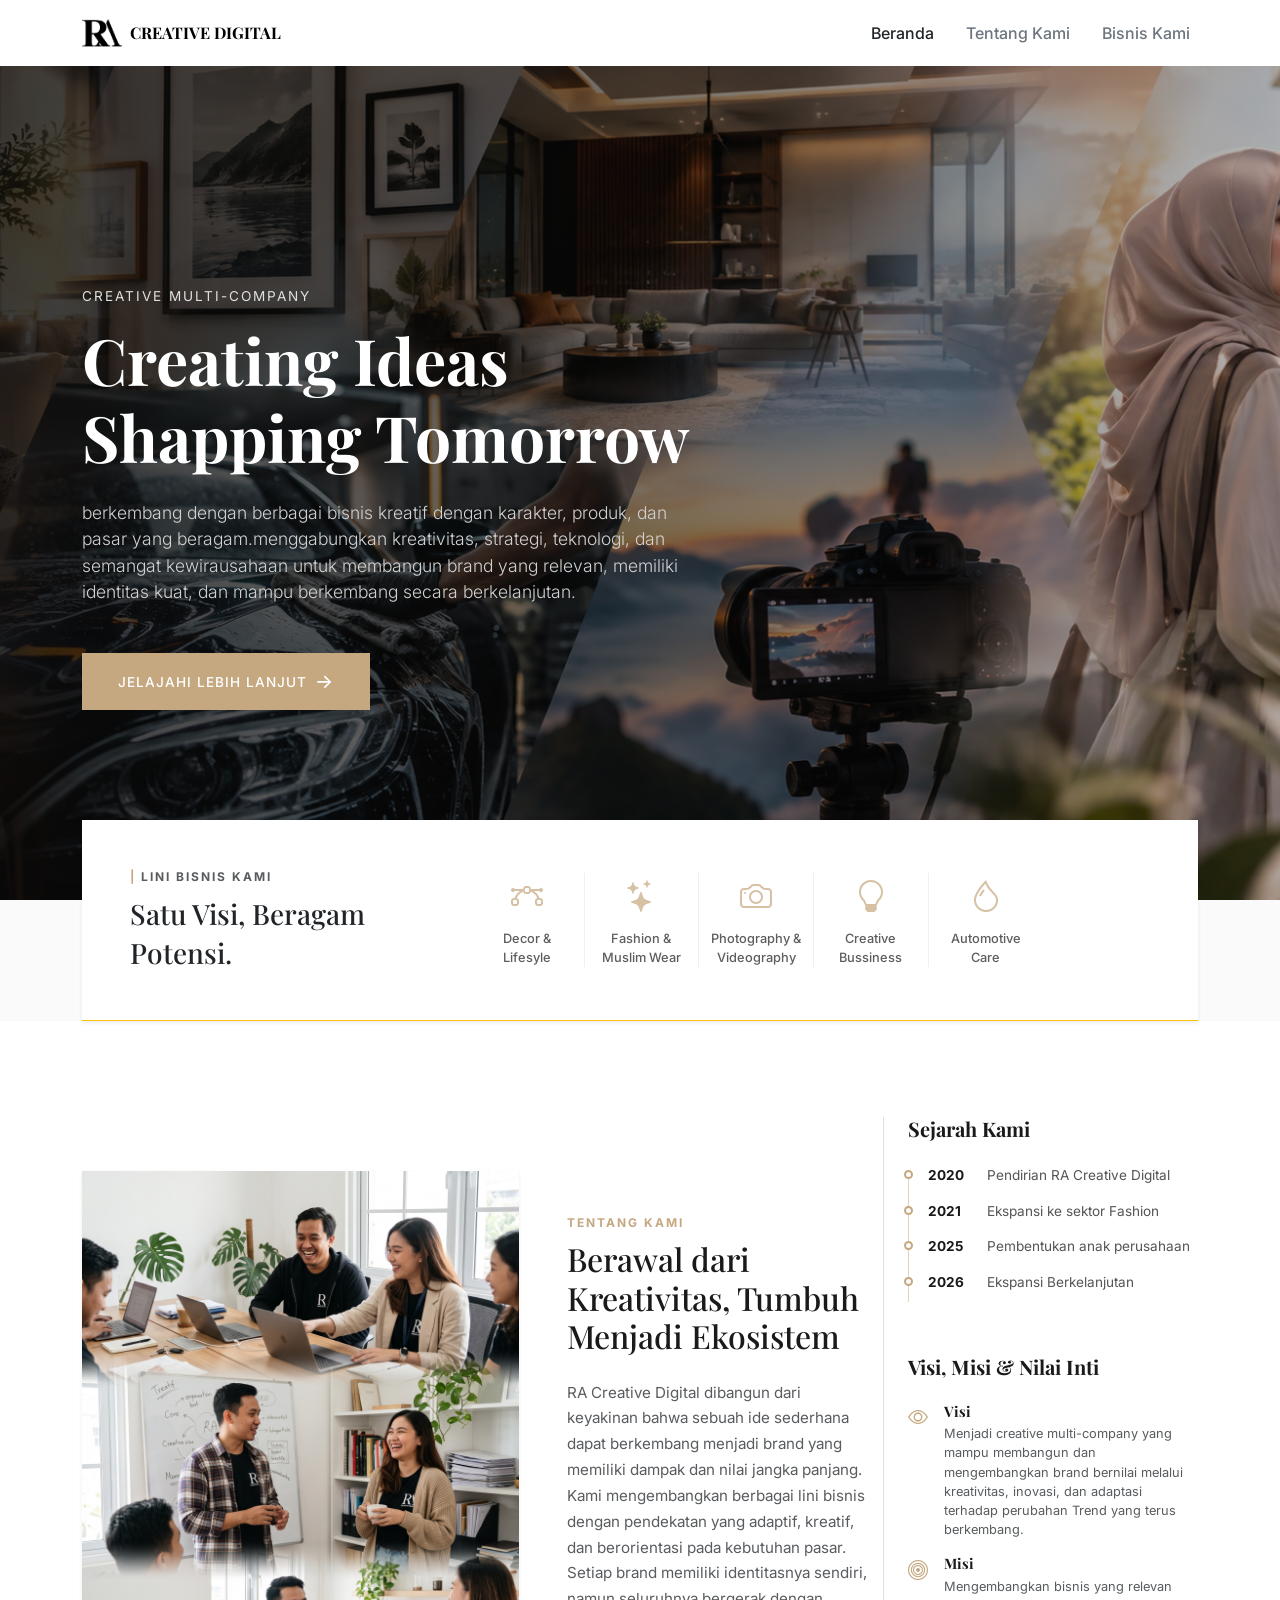
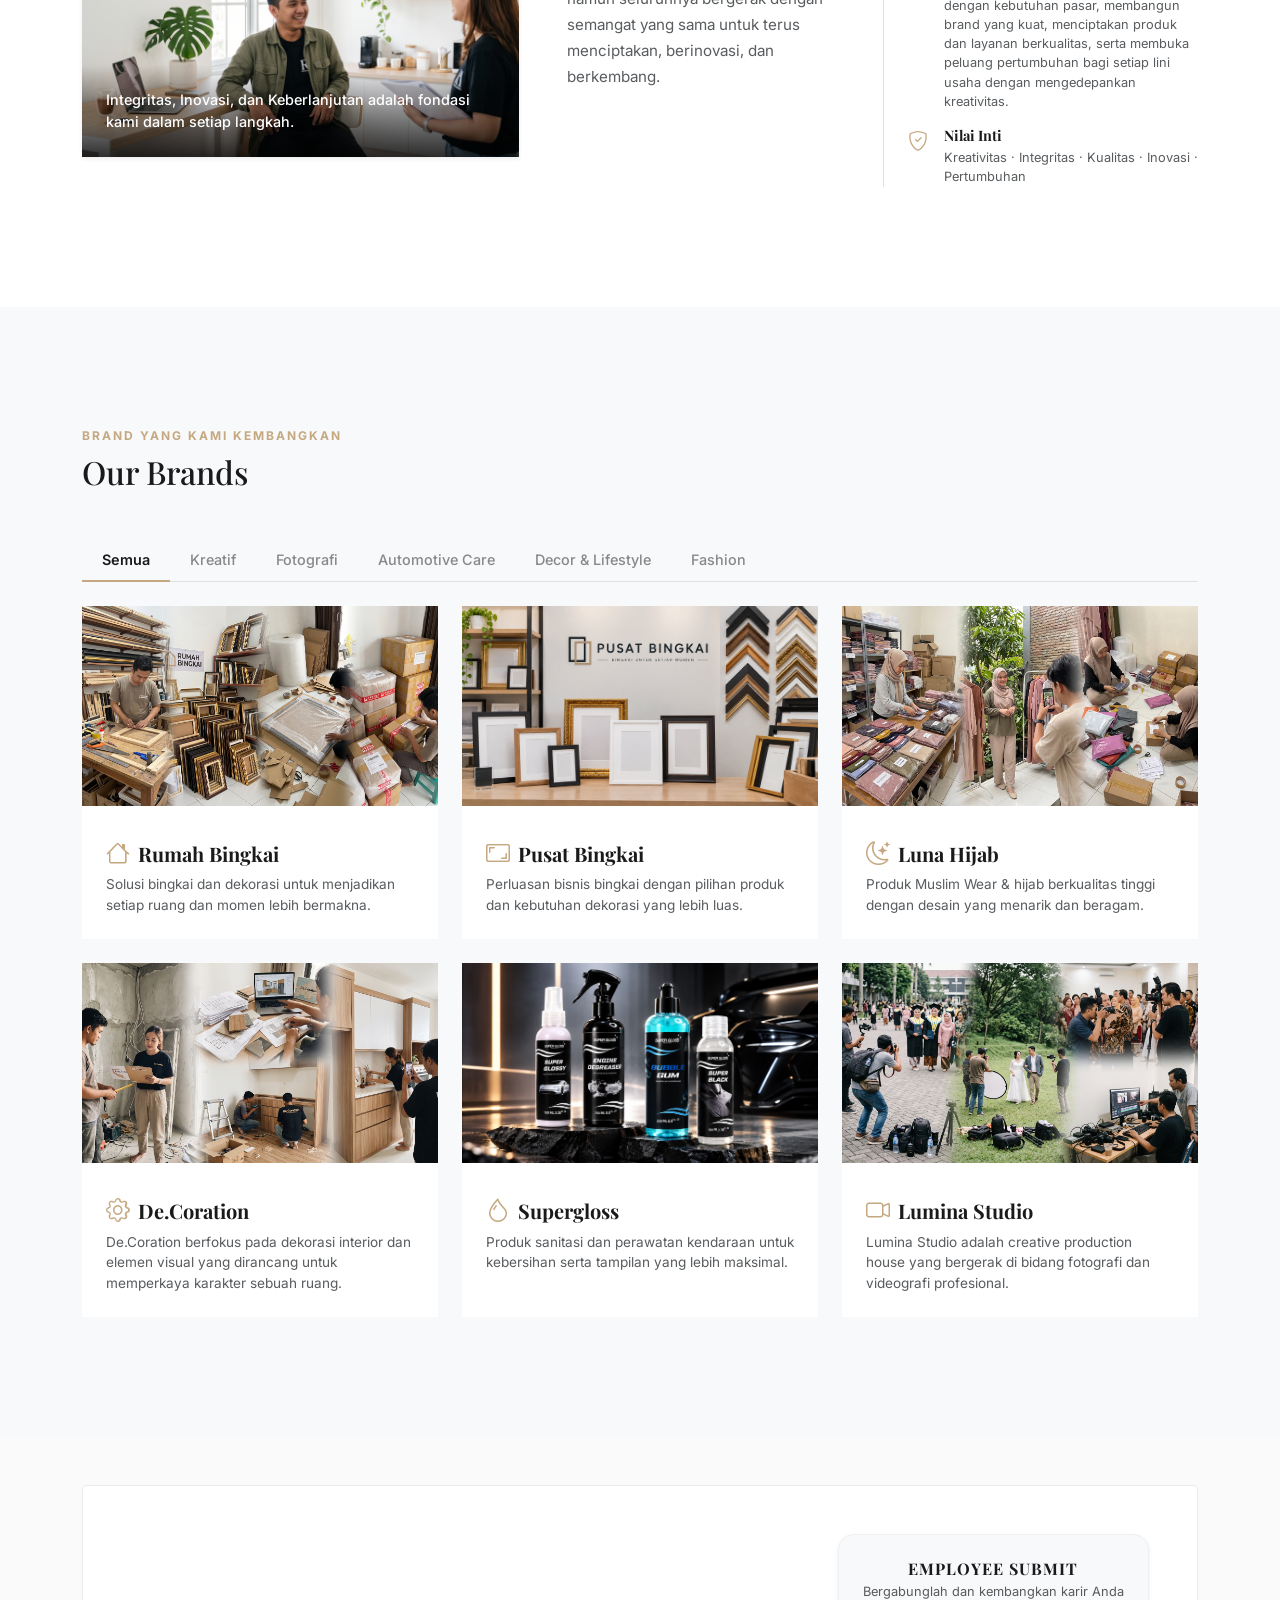
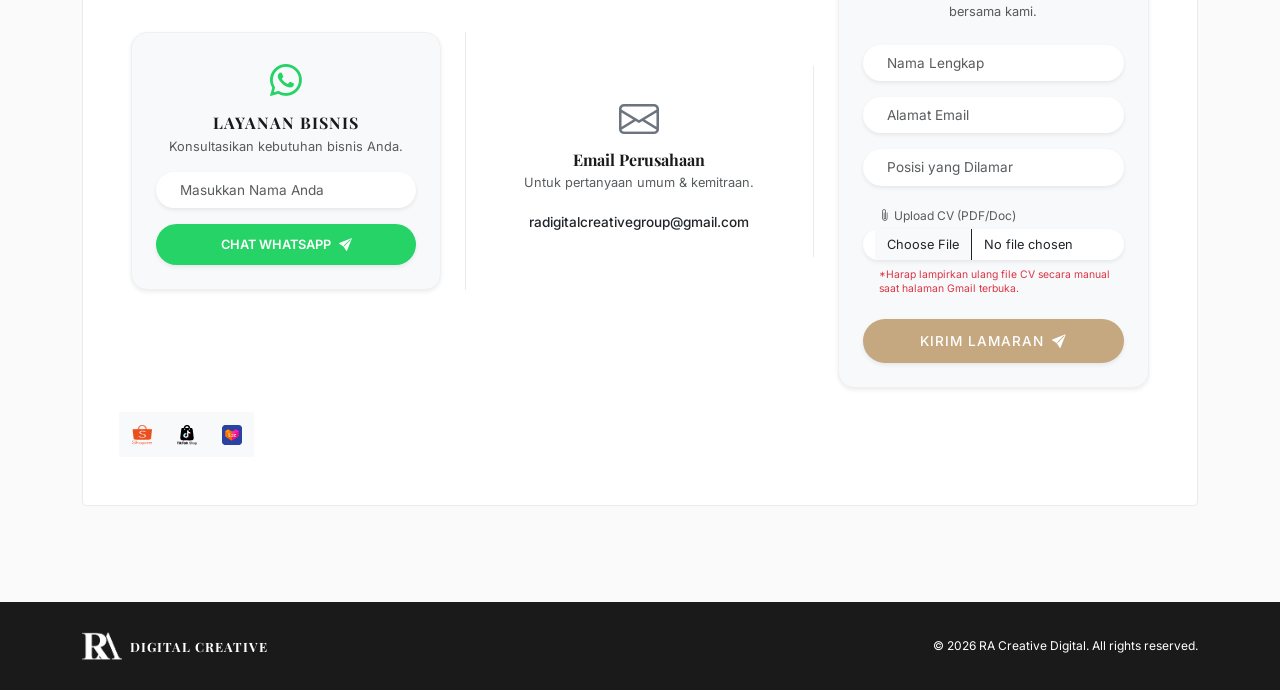
==== index.html @ 31f5fe6e "ra-co-profile" ====
<!DOCTYPE html>
<html lang="id">
<head>
    <meta charset="UTF-8">
    <meta name="viewport" content="width=device-width, initial-scale=1.0">
    <title>RA Creative Digital - Profile</title>
    
    <!-- Memanggil Google Fonts (Kombinasi Serif dan Sans-Serif) -->
    <!-- Playfair Display (Serif) untuk Judul, Inter (Sans-Serif) untuk Teks -->
    <link rel="preconnect" href="https://fonts.googleapis.com">
    <link rel="preconnect" href="https://fonts.gstatic.com" crossorigin>
    <link href="https://fonts.googleapis.com/css2?family=Inter:wght@300;400;500&family=Playfair+Display:wght@400;600;700&display=swap" rel="stylesheet">
    
    <!-- Memanggil Bootstrap CSS (Kita gunakan untuk layout Grid dan elemen responsif agar lebih cepat) -->
    <link href="https://cdn.jsdelivr.net/npm/bootstrap@5.3.2/dist/css/bootstrap.min.css" rel="stylesheet">
    <link rel="stylesheet" href="https://cdn.jsdelivr.net/npm/bootstrap-icons@1.11.1/font/bootstrap-icons.css">
    <!-- Memanggil CSS kustom kita sendiri (Harus ditaruh paling bawah agar bisa menimpa gaya Bootstrap jika diperlukan) -->
    <link rel="stylesheet" href="assets/css/style.css">
</head>
<body>

    <!-- ==========================================
         NAVIGASI (Navbar) - "Pintu Masuk Gedung"
         ========================================== -->
    <nav class="navbar navbar-expand-lg fixed-top bg-white">
        <div class="container"> <!-- Container dari Bootstrap membatasi lebar konten -->
            
<!-- Logo Perusahaan -->
            <!-- UBAH href menjadi "#beranda" -->
            <a class="navbar-brand d-flex align-items-center" href="#beranda">
                <img src="assets/image/ralogo.png" alt="Logo RA Creative Digital" class="me-2" style="height: 40px; width: auto;"> 
                <div>
                    <h1 class="h6 mb-0 text-uppercase fw-bold letter-spacing-1">Creative Digital</h1>
                </div>
            </a>

            <!-- Tombol Hamburger untuk versi HP -->
            <button class="navbar-toggler border-0" type="button" data-bs-toggle="collapse" data-bs-target="#navbarNav">
                <span class="navbar-toggler-icon"></span>
            </button>
            
            <!-- Menu Navigasi -->
            <div class="collapse navbar-collapse justify-content-end" id="navbarNav">
                <ul class="navbar-nav align-items-center gap-3">
                    <li class="nav-item">
                        <!-- UBAH href menjadi "#beranda" -->
                        <a class="nav-link active fw-medium text-dark" href="#beranda">Beranda</a>
                    </li>
                    <li class="nav-item">
                        <!-- UBAH href menjadi "#tentang-kami" -->
                        <a class="nav-link fw-medium text-secondary" href="#tentang-kami">Tentang Kami</a>
                    </li>
                    <li class="nav-item">
                        <!-- Ini sudah benar -->
                        <a class="nav-link fw-medium text-secondary" href="#bisnis-kami">Bisnis Kami</a>
                    </li>
                </ul>
            </div>
        </div>
    </nav>

    <!-- ==========================================
         KONTEN UTAMA (Akan kita bangun selanjutnya)
         ========================================== -->
    <main>
        <!-- HERO BANNER SECTION -->
    
        <section id="beranda" class="position-relative vh-100 d-flex align-items-center" 
                 style="background: url('assets/image/hero-banner.png') no-repeat center center/cover;">
            <!-- Lapisan Kaca Film Gelap (Overlay) agar teks putih bisa terbaca di atas gambar -->
            <div class="position-absolute top-0 start-0 w-100 h-100 hero-overlay"></div>
            
            <!-- Konten Teks Hero Banner -->
            <div class="container position-relative text-white" style="z-index: 2;">
                <div class="row">
                    <div class="col-lg-8 col-md-10 mt-5 pt-5">
                        <p class="text-uppercase mb-3" style="letter-spacing: 2px; font-size: 0.85rem; color: #E0E0E0;">
                            Creative Multi-Company
                        </p>
                        
                        <h1 class="display-3 font-serif fw-bold mb-4" style="color: white; line-height: 1.2;">
                            Creating Ideas<br>Shapping Tomorrow
                        </h1>
                        
                        <!-- Deskripsi -->
                        <p class="lead mb-5" style="max-width: 600px; color: #D1D1D1; font-weight: 300; font-size: 1.1rem;">
                            berkembang dengan berbagai bisnis kreatif dengan karakter, produk, dan pasar yang beragam.menggabungkan kreativitas, strategi, teknologi, dan semangat kewirausahaan untuk membangun brand yang relevan, memiliki identitas kuat, dan mampu berkembang secara berkelanjutan.
                        </p>
                        
                        <a href="#bisnis-kami" class="btn btn-luxury text-white text-decoration-none d-inline-flex align-items-center gap-2">
                            Jelajahi Lebih Lanjut
                            <span style="font-size: 1.2rem;">&rarr;</span>
                        </a>
                    </div>
                </div>
            </div>
        </section>
        <!-- ==========================================
             PINTASAN LINI BISNIS (LIFT EKSPRES)
             ========================================== -->
        <section class="container" style="margin-top: -80px; position: relative; z-index: 10;">
            <div class="bg-white p-4 p-md-5 shadow-sm border-bottom border-warning">
                <div class="row align-items-center">
                    
                    <!-- Sisi Kiri: Judul -->
                    <div class="col-lg-4 mb-4 mb-lg-0">
                        <p class="text-uppercase mb-2 text-muted fw-bold" style="font-size: 0.75rem; letter-spacing: 2px;">
                            <span style="color: var(--color-accent-gold);">|</span> Lini Bisnis Kami
                        </p>
                        <h2 class="font-serif fs-3 mb-0 text-dark" style="line-height: 1.4;">
                            Satu Visi, Beragam Potensi.
                        </h2>
                    </div>

                    <!-- Sisi Kanan: Deretan Ikon Bisnis -->
                    <div class="col-lg-8">
                        <div class="row text-center g-3">
                            
                            <!-- Ikon 1: decor -->
                            <div class="col-6 col-md-2 shortcut-item">
                                <i class="bi bi-bezier fs-2" style="color: var(--color-accent-gold);"></i>
                                <p class="mt-2 mb-0" style="font-size: 0.8rem; font-weight: 500;">Decor &<br>Lifesyle</p>
                            </div>

                            <!-- Ikon 2: Fashion -->
                            <div class="col-6 col-md-2 shortcut-item">
                                <i class="bi bi-stars fs-2" style="color: var(--color-accent-gold);"></i>
                                <p class="mt-2 mb-0" style="font-size: 0.8rem; font-weight: 500;">Fashion &<br>Muslim Wear</p>
                            </div>

                            <!-- Ikon 3: Creative Production -->
                            <div class="col-6 col-md-2 shortcut-item">
                                <i class="bi bi-camera fs-2" style="color: var(--color-accent-gold);"></i>
                                <p class="mt-2 mb-0" style="font-size: 0.8rem; font-weight: 500;">Photography &<br>Videography</p>
                            </div>

                            <!-- Ikon 4: Creative Bussiness -->
                            <div class="col-6 col-md-2 shortcut-item">
                                <i class="bi bi-lightbulb fs-2" style="color: var(--color-accent-gold);"></i>
                                <p class="mt-2 mb-0" style="font-size: 0.8rem; font-weight: 500;">Creative Bussiness</p>
                            </div>

                            <!-- Ikon 5: Automotive Care -->
                            <div class="col-6 col-md-2 shortcut-item">
                                <i class="bi bi-droplet fs-2" style="color: var(--color-accent-gold);"></i>
                                <p class="mt-2 mb-0" style="font-size: 0.8rem; font-weight: 500;">Automotive<br>Care</p>

                        </div>
                    </div>

                </div>
            </div>
        </section>
        
        <!-- ==========================================
             TENTANG KAMI (RUANG GALERI SEJARAH)
             ========================================== -->
        <section id="tentang-kami" class="section-padding bg-white">
            <div class="container">
                <div class="row g-5 align-items-center"> 
                    

                    <div class="col-lg-5">
                        <div class="position-relative">

                            <img src="assets/image/aboutus-section.jfif" 
                                 alt="Gedung Nusantara Group" 
                                 class="img-fluid w-100 shadow-sm" style="min-height: 500px; object-fit: cover;">
                            
                            <!-- Teks Overlay di bawah gambar -->
                            <div class="position-absolute bottom-0 start-0 w-100 p-4" 
                                 style="background: linear-gradient(to top, rgba(0,0,0,0.8), transparent);">
                                <p class="text-white mb-0 fw-medium" style="font-size: 0.9rem;">
                                    Integritas, Inovasi, dan Keberlanjutan adalah fondasi kami dalam setiap langkah.
                                </p>
                            </div>
                        </div>
                    </div>

                    <!-- Sisi Kanan: Konten Teks, Timeline, dan Visi Misi -->
                    <div class="col-lg-7">
                        <div class="row g-4 h-100">
                            
                            <!-- Kolom Dalam Kiri: Deskripsi Utama -->
                            <div class="col-md-6 d-flex flex-column justify-content-center">
                                <p class="text-uppercase fw-bold mb-2" style="font-size: 0.75rem; letter-spacing: 2px; color: var(--color-accent-gold);">
                                    Tentang Kami
                                </p>
                                <h2 class="font-serif fs-2 mb-4">Berawal dari Kreativitas, Tumbuh Menjadi Ekosistem</h2>
                                <p class="text-muted mb-4" style="font-size: 0.95rem; line-height: 1.7;">
                                    RA Creative Digital dibangun dari keyakinan bahwa sebuah ide sederhana dapat berkembang menjadi brand yang memiliki dampak dan nilai jangka panjang. Kami mengembangkan berbagai lini bisnis dengan pendekatan yang adaptif, kreatif, dan berorientasi pada kebutuhan pasar. Setiap brand memiliki identitasnya sendiri, namun seluruhnya bergerak dengan semangat yang sama untuk terus menciptakan, berinovasi, dan berkembang.
                                </p>
                                
                            </div>

                            <!-- Kolom Dalam Kanan: Timeline & Visi Misi -->
                            <!-- border-start membuat garis pemisah tipis di sebelah kiri -->
                            <div class="col-md-6 border-start ps-md-4 d-flex flex-column justify-content-center mt-5 mt-md-0">
                                
                                <h5 class="font-serif fw-bold mb-4 fs-5">Sejarah Kami</h5>
                                <!-- List Timeline (CSS-nya akan kita buat setelah ini) -->
                                <ul class="timeline-corporate list-unstyled mb-5">
                                    <li><span class="year">2020</span> Pendirian RA Creative Digital</li>
                                    <li><span class="year">2021</span> Ekspansi ke sektor Fashion</li>
                                    <li><span class="year">2025</span> Pembentukan anak perusahaan</li>
                                    <li><span class="year">2026</span> Ekspansi Berkelanjutan</li>
                                </ul>

                                <h5 class="font-serif fw-bold mb-4 fs-5">Visi, Misi & Nilai Inti</h5>
                                
                                <!-- Visi -->
                                <div class="d-flex align-items-start mb-3">
                                    <i class="bi bi-eye fs-5 me-3" style="color: var(--color-accent-gold);"></i>
                                    <div>
                                        <h6 class="fw-bold mb-1" style="font-size: 0.9rem;">Visi</h6>
                                        <p class="text-muted mb-0" style="font-size: 0.8rem;">Menjadi creative multi-company yang mampu membangun dan mengembangkan brand bernilai melalui kreativitas, inovasi, dan adaptasi terhadap perubahan Trend yang terus berkembang.</p>
                                    </div>
                                </div>
                                
                                <!-- Misi -->
                                <div class="d-flex align-items-start mb-3">
                                    <i class="bi bi-bullseye fs-5 me-3" style="color: var(--color-accent-gold);"></i>
                                    <div>
                                        <h6 class="fw-bold mb-1" style="font-size: 0.9rem;">Misi</h6>
                                        <p class="text-muted mb-0" style="font-size: 0.8rem;">Mengembangkan bisnis yang relevan dengan kebutuhan pasar, membangun brand yang kuat, menciptakan produk dan layanan berkualitas, serta membuka peluang pertumbuhan bagi setiap lini usaha dengan mengedepankan kreativitas.</p>
                                    </div>
                                </div>
                                
                                <!-- Nilai Inti -->
                                <div class="d-flex align-items-start">
                                    <i class="bi bi-shield-check fs-5 me-3" style="color: var(--color-accent-gold);"></i>
                                    <div>
                                        <h6 class="fw-bold mb-1" style="font-size: 0.9rem;">Nilai Inti</h6>
                                        <p class="text-muted mb-0" style="font-size: 0.8rem;">Kreativitas &middot; Integritas &middot; Kualitas &middot; Inovasi &middot; Pertumbuhan</p>
                                    </div>
                                </div>

                            </div>
                        </div>
                    </div>

                </div>
            </div>
        </section>

        <!-- ==========================================
             BISNIS KAMI (RUANG PAMERAN ANAK PERUSAHAAN)
             ========================================== -->
        <!-- Background kita ubah sedikit abu-abu (#F8F9FA) agar etalase putih (cards) terlihat menonjol -->
        <section id="bisnis-kami" class="section-padding" style="background-color: #F8F9FA;">
            <div class="container">
                
                <!-- Header Bagian Portofolio -->
                <div class="d-flex flex-column flex-md-row justify-content-between align-items-md-end mb-5">
                    <div>
                        <p class="text-uppercase fw-bold mb-2" style="font-size: 0.75rem; letter-spacing: 2px; color: var(--color-accent-gold);">
                            Brand yang kami kembangkan
                        </p>
                        <h2 class="font-serif fs-2 mb-0">Our Brands</h2>
                    </div>

                </div>

                <!-- Menu Navigasi Kategori (Tabs) -->
                <ul class="nav nav-corporate-tabs mb-4 border-bottom">
                    <!-- Tambahkan class 'filter-tab' dan atribut 'data-filter' -->
                    <li class="nav-item"><a class="nav-link active filter-tab" href="#" data-filter="all">Semua</a></li>
                    <li class="nav-item"><a class="nav-link filter-tab" href="#" data-filter="Kreatif">Kreatif</a></li>
                    <li class="nav-item"><a class="nav-link filter-tab" href="#" data-filter="Fotografi">Fotografi</a></li>
                    <li class="nav-item"><a class="nav-link filter-tab" href="#" data-filter="Automotive Care">Automotive Care</a></li>
                    <li class="nav-item"><a class="nav-link filter-tab" href="#" data-filter="Decor & Lifestyle">Decor & Lifestyle</a></li>
                    <li class="nav-item"><a class="nav-link filter-tab" href="#" data-filter="Fashion">Fashion</a></li>
                </ul>

                <!-- Grid Etalase (Cards) -->
                <div class="row g-4" id="portfolio-grid">
                    
                    <!-- Kartu 1: Rumah Bingkai -->
                    <!-- Tambahkan class 'portfolio-item' dan 'data-category="Kreatif"' -->
                    <div class="col-md-6 col-lg-4 portfolio-item" data-category="Decor & Lifestyle">
                        <div class="card corporate-card h-100 border-0 rounded-0">
                            <!-- ... (isi kartu bank tetap sama seperti sebelumnya) ... -->
                            <div class="card-img-wrapper">
                                <img src="assets/image/rumahbingkai-card.jfif" class="card-img-top rounded-0" alt="Rumah Bingkai">
                            </div>
                            <div class="card-body p-4 d-flex flex-column">
                                <h3 class="h5 font-serif fw-bold mt-2"><i class="bi bi-house fs-4 me-2" style="color: var(--color-accent-gold);"></i>Rumah Bingkai</h3>
                                <p class="card-text text-muted flex-grow-1" style="font-size: 0.85rem;">Solusi bingkai dan dekorasi untuk menjadikan setiap ruang dan momen lebih bermakna.</p>
                            </div>
                        </div>
                    </div>

                    <!-- Kartu 2: Pusat Bingkai -->
                    <!-- Tambahkan class 'portfolio-item' dan 'data-category="properti"' -->
                    <div class="col-md-6 col-lg-4 portfolio-item" data-category="Kreatif">
                        <div class="card corporate-card h-100 border-0 rounded-0">
                             <!-- ... (isi kartu properti tetap sama) ... -->
                             <div class="card-img-wrapper">
                                <img src="assets/image/pusatbingkai-card.png" class="card-img-top rounded-0" alt="Apartemen">
                            </div>
                            <div class="card-body p-4 d-flex flex-column">
                                <h3 class="h5 font-serif fw-bold mt-2"><i class="bi bi-aspect-ratio fs-4 me-2" style="color: var(--color-accent-gold);"></i>Pusat Bingkai</h3>
                                <p class="card-text text-muted flex-grow-1" style="font-size: 0.85rem;">Perluasan bisnis bingkai dengan pilihan produk dan kebutuhan dekorasi yang lebih luas.</p>
                            </div>
                        </div>
                    </div>

                    <!-- Kartu 3: Luna Hijab -->
                    <!-- Tambahkan class 'portfolio-item' dan 'data-category="fashion"' -->
                    <div class="col-md-6 col-lg-4 portfolio-item" data-category="Fashion">
                        <div class="card corporate-card h-100 border-0 rounded-0">
                             <!-- ... (isi kartu manufaktur tetap sama) ... -->
                             <div class="card-img-wrapper">
                                <img src="assets/image/lunahijab-card.jfif" class="card-img-top rounded-0" alt="Pabrik">
                            </div>
                            <div class="card-body p-4 d-flex flex-column">
                                <h3 class="h5 font-serif fw-bold mt-2"><i class="bi bi-moon-stars fs-4 me-2" style="color: var(--color-accent-gold);"></i>Luna Hijab</h3>
                                <p class="card-text text-muted flex-grow-1" style="font-size: 0.85rem;">Produk Muslim Wear & hijab berkualitas tinggi dengan desain yang menarik dan beragam.</p>
                            </div>
                        </div>
                    </div>

                    <div class="col-md-6 col-lg-4 portfolio-item" data-category="Decor & Lifestyle">
                        <div class="card corporate-card h-100 border-0 rounded-0">
                             <!-- ... (isi kartu manufaktur tetap sama) ... -->
                             <div class="card-img-wrapper">
                                <img src="assets/image/decoration-card.jfif" class="card-img-top rounded-0" alt="Pabrik">
                            </div>
                            <div class="card-body p-4 d-flex flex-column">
                                <h3 class="h5 font-serif fw-bold mt-2"><i class="bi bi-gear fs-4 me-2" style="color: var(--color-accent-gold);"></i>De.Coration</h3>
                                <p class="card-text text-muted flex-grow-1" style="font-size: 0.85rem;">De.Coration berfokus pada dekorasi interior dan elemen visual yang dirancang untuk memperkaya karakter sebuah ruang.</p>
                            </div>
                        </div>
                    </div>
                    
                    <div class="col-md-6 col-lg-4 portfolio-item" data-category="Automotive Care">
                        <div class="card corporate-card h-100 border-0 rounded-0">
                             <!-- ... (isi kartu manufaktur tetap sama) ... -->
                             <div class="card-img-wrapper">
                                <img src="assets/image/Supergloss.png" class="card-img-top rounded-0" alt="Pabrik">
                            </div>
                            <div class="card-body p-4 d-flex flex-column">
                                <h3 class="h5 font-serif fw-bold mt-2"><i class="bi bi-droplet fs-4 me-2" style="color: var(--color-accent-gold);"></i>Supergloss</h3>
                                <p class="card-text text-muted flex-grow-1" style="font-size: 0.85rem;">Produk sanitasi dan perawatan kendaraan untuk kebersihan serta tampilan yang lebih maksimal.</p>
                                
                            </div>
                        </div>
                    </div>

                    <div class="col-md-6 col-lg-4 portfolio-item" data-category="Fotografi">
                        <div class="card corporate-card h-100 border-0 rounded-0">
                             <!-- ... (isi kartu manufaktur tetap sama) ... -->
                             <div class="card-img-wrapper">
                                <img src="assets/image/luminastudio-card.jfif" class="card-img-top rounded-0" alt="Pabrik">
                            </div>
                            <div class="card-body p-4 d-flex flex-column">
                                <h3 class="h5 font-serif fw-bold mt-2"><i class="bi bi-camera-video fs-4 me-2" style="color: var(--color-accent-gold);"></i>Lumina Studio</h3>
                                <p class="card-text text-muted flex-grow-1" style="font-size: 0.85rem;">Lumina Studio adalah creative production house yang bergerak di bidang fotografi dan videografi profesional.</p>
                            </div>
                        </div>
                    </div>

                </div>

                    <!-- Anda bisa menambahkan Kartu Energi, Infrastruktur, dll dengan pola yang sama persis -->

                </div>
            </div>
        </section>

        <!-- ==========================================
             PUSAT KONTAK & MARKETPLACE (BOTTOM CONTAINER)
             ========================================== -->
        <!-- Kita gunakan margin atas/bawah agar terpisah dari elemen lain -->
        <section class="container my-5 pb-5">
            <!-- Kotak dengan garis tipis, mirip desain tiket VIP -->
            <div class="border border-light-subtle p-4 p-md-5 bg-white" style="border-radius: 4px;">
                <div class="row g-4 align-items-center">
                    
                        <!-- Kolom 1: Hubungi Layanan Bisnis (Form WhatsApp Rounded) -->
                        <div class="col-lg-4 pe-lg-4 border-end-lg mb-4 mb-lg-0">
                            <div class="p-4 rounded-4 shadow-sm" style="background-color: #F8F9FA; border: 1px solid #F0F0F0;">
                                <div class="text-center mb-3">
                                    <!-- Ikon WA dengan warna khas hijau -->
                                    <i class="bi bi-whatsapp fs-2 mb-2 d-block" style="color: #25D366;"></i>
                                    <h5 class="fw-bold mb-1 fs-6 text-uppercase" style="letter-spacing: 1px;">Layanan Bisnis</h5>
                                    <p class="text-muted" style="font-size: 0.8rem;">Konsultasikan kebutuhan bisnis Anda.</p>
                                </div>
                                
                                <form id="waSubmitForm" onsubmit="handleWASubmit(event)">
                                    <!-- Kolom Input Nama Rounded -->
                                    <div class="mb-3">
                                        <input type="text" id="waName" class="form-control rounded-pill px-4 py-2 border-0 shadow-sm" placeholder="Masukkan Nama Anda" style="font-size: 0.85rem;" required>
                                    </div>
                                    
                                    <!-- Tombol Submit WhatsApp Rounded -->
                                    <button type="submit" class="btn w-100 shadow-sm d-flex justify-content-center align-items-center gap-2" style="padding: 10px; border-radius: 50px !important; background-color: #25D366; color: white; font-weight: 600; font-size: 0.8rem;">
                                        CHAT WHATSAPP <i class="bi bi-send-fill"></i>
                                    </button>
                                </form>

                                <!-- Script untuk merakit template kata ke WhatsApp -->
                                <script>
                                    function handleWASubmit(event) {
                                        event.preventDefault(); 
                                        
                                        const name = document.getElementById('waName').value;
                                        const phone = "6285113189413"; 
                                        const templateMessage = `Halo tim RA Creative Digital,\n\nPerkenalkan, nama saya *${name}*.\nSaya tertarik dan ingin mengetahui lebih lanjut mengenai produk serta layanan bisnis Anda. Bisakah kita berdiskusi lebih lanjut?\n\nTerima kasih.`;
                                        const encodedMessage = encodeURIComponent(templateMessage);
                                        const waUrl = `https://wa.me/${phone}?text=${encodedMessage}`;
                                        window.open(waUrl, '_blank');
                                    }
                                </script>
                            </div>
                        </div>

                        <!-- Kolom 2: Email Perusahaan  -->
                        <div class="col-lg-4 px-lg-4 border-end-lg mb-4 mb-lg-0 d-flex flex-column align-items-center justify-content-center text-center">
                            <div class="p-4 w-100">
                                <i class="bi bi-envelope fs-1 mb-3 text-secondary"></i>
                                <h5 class="fw-bold mb-1 fs-6">Email Perusahaan</h5>
                                <p class="text-muted mb-3" style="font-size: 0.8rem;">Untuk pertanyaan umum & kemitraan.</p>
                                <a href="mailto:radigitalcreativegroup@gmail.com" class="text-dark text-decoration-none fw-medium" style="font-size: 0.85rem;">
                                    radigitalcreativegroup@gmail.com
                                </a>
                            </div>
                        </div>

                    <!-- Kolom 3: Temukan Kami di Marketplace -->
                    <!-- Kolom 3: Employee Submit (Desain Rounded & Modern) -->
                    <div class="col-lg-4 ps-lg-4">
                        <!-- Pembungkus form dengan background terang, sudut membulat, dan bayangan halus -->
                        <div class="p-4 rounded-4 shadow-sm" style="background-color: #F8F9FA; border: 1px solid #F0F0F0;">
                            <div class="text-center mb-4">
                                <h5 class="fw-bold mb-1 fs-6 text-uppercase" style="letter-spacing: 1px;">Employee Submit</h5>
                                <p class="text-muted" style="font-size: 0.8rem;">Bergabunglah dan kembangkan karir Anda bersama kami.</p>
                            </div>
                            
                            <form id="employeeSubmitForm" onsubmit="handleEmployeeSubmit(event)">
                                <!-- Kolom Input Rounded Pill -->
                                <div class="mb-3">
                                    <input type="text" id="empName" class="form-control rounded-pill px-4 py-2 border-0 shadow-sm" placeholder="Nama Lengkap" style="font-size: 0.85rem;" required>
                                </div>
                                <div class="mb-3">
                                    <input type="email" id="empEmail" class="form-control rounded-pill px-4 py-2 border-0 shadow-sm" placeholder="Alamat Email" style="font-size: 0.85rem;" required>
                                </div>
                                <div class="mb-3">
                                    <input type="text" id="empPosition" class="form-control rounded-pill px-4 py-2 border-0 shadow-sm" placeholder="Posisi yang Dilamar" style="font-size: 0.85rem;" required>
                                </div>
                                
                                <!-- Kolom Upload File -->
                                <div class="mb-4">
                                    <label class="ms-3 mb-1 text-muted" style="font-size: 0.75rem;"><i class="bi bi-paperclip"></i> Upload CV (PDF/Doc)</label>
                                    <input class="form-control rounded-pill px-4 border-0 shadow-sm" type="file" id="empCV" accept=".pdf,.doc,.docx" style="font-size: 0.8rem; padding-top: 6px; padding-bottom: 6px;" required>
                                    <small class="text-danger mt-2 d-block ms-3" style="font-size: 0.65rem; line-height: 1.3;">
                                        *Harap lampirkan ulang file CV secara manual saat halaman Gmail terbuka.
                                    </small>
                                </div>
                                
                                <!-- Tombol Submit Rounded -->
                                <!-- Kita gunakan border-radius: 50px !important untuk menimpa gaya kotak tajam dari btn-luxury di style.css -->
                                <button type="submit" class="btn btn-luxury w-100 shadow-sm d-flex justify-content-center align-items-center gap-2" style="padding: 12px; border-radius: 50px !important;">
                                    KIRIM LAMARAN <i class="bi bi-send-fill"></i>
                                </button>
                            </form>

                            <!-- Script untuk memproses data formulir ke Gmail -->
                            <script>
                                function handleEmployeeSubmit(event) {
                                    event.preventDefault(); 
                                    
                                    const name = document.getElementById('empName').value;
                                    const position = document.getElementById('empPosition').value;
                                    
                                    const subject = encodeURIComponent(`Lamaran Pekerjaan - ${position}`);
                                    const body = encodeURIComponent(`Halo Tim HR RA Creative Digital,\n\nPerkenalkan, nama saya ${name}.\nSaya bermaksud melamar untuk posisi ${position}.\n\n[MOHON LAMPIRKAN FILE CV ANDA SEBELUM MENGIRIM EMAIL INI]\n\nTerima kasih.`);
                                    
                                    const gmailUrl = `https://mail.google.com/mail/?view=cm&fs=1&to=radigitalcreativegroup@gmail.com&su=${subject}&body=${body}`;
                                    window.open(gmailUrl, '_blank');
                                }
                            </script>
                        </div>
                    </div>
                            <!-- target="_blank" dipindah ke tag <a> -->
                            <a class="marketplace-btn bg-light d-flex justify-content-center align-items-center rounded-square" style="width: 45px; height: 45px; text-decoration:none;">
                                <img src="assets/image/shopeelogo.png" alt="Shopee" style="width: 20px; height: 20px;">
                            </a>
                            <a class="marketplace-btn bg-light d-flex justify-content-center align-items-center rounded-square" style="width: 45px; height: 45px; text-decoration:none;">
                                <img src="assets/image/tiktokshoplogo.svg" alt="TikTok Shop" style="width: 20px; height: 20px;">
                            </a>
                            <a class="marketplace-btn bg-light d-flex justify-content-center align-items-center rounded-square" style="width: 45px; height: 45px; text-decoration:none;">
                                <img src="assets/image/lazadalogo.svg" alt="Lazada" style="width: 20px; height: 20px;">
                            </a>
                        </div>
                    </div>

                </div>
            </div>
        </section>

        <!-- ==========================================
             FOOTER (Bagian Paling Bawah Hitam)
             ========================================== -->
        <footer class="bg-dark text-white py-4" style="background-color: #1A1A1A !important;">
            <div class="container d-flex flex-column flex-md-row justify-content-between align-items-center">
                <div class="d-flex align-items-center mb-3 mb-md-0">
                    <img src="assets/image/ralogo-white.png" alt="Logo RA Creative Digital" class="me-2" style="height: 40px; width: auto;"> 
                    <div>
                        <h6 class="mb-0 text-uppercase fw-bold text-white" style="letter-spacing: 1px; font-size: 0.8rem;">Digital Creative</h6>
                    </div>
                </div>
                <div class="text-white" style="font-size: 0.75rem;">
                    &copy; 2026 RA Creative Digital. All rights reserved.
                </div>
            </div>
        </footer>

        <!-- Nanti kita akan tambahkan "Pintasan Lini Bisnis" di bawah sini pada langkah selanjutnya -->
        
    </main>

    <!-- Script Bootstrap (Dibutuhkan untuk tombol hamburger navbar, dll) -->
    <script src="https://cdn.jsdelivr.net/npm/bootstrap@5.3.2/dist/js/bootstrap.bundle.min.js"></script>
    
    <!-- Script utama kita (TypeScript yang sudah di-compile) -->
    <!-- Nanti kita akan sambungkan file JS hasil compile dari main.ts di sini -->
     <script src="assets/js/main.js"></script>
</body>
</html>
---- assets/css/style.css ----
/* =========================================
   Mulai dari Baris 1 di assets/css/style.css
   ========================================= */

:root {
    /* MENGATUR PALET WARNA (Sesuai Instruksi) */
    --color-bg-light: #FAFAFA; /* Off-white yang bersih dan mewah */
    --color-text-dark: #1A1A1A; /* Abu-abu sangat gelap (bukan hitam pekat) untuk teks */
    --color-accent-gold: #C5A880; /* Emas Redup (Muted Gold) sebagai satu-satunya warna aksen */
    
    /* MENGATUR FONT */
    --font-serif: 'Playfair Display', serif; /* Untuk Judul (Kesan Mapan & Old-Money) */
    --font-sans: 'Inter', sans-serif; /* Untuk Teks Paragraf (Kesan Bersih & Modern) */
}

/* Pengaturan Dasar Halaman */
body {
    background-color: var(--color-bg-light);
    color: var(--color-text-dark);
    font-family: var(--font-sans);
    overflow-x: hidden; /* Mencegah layar bisa digeser ke kanan-kiri secara tidak sengaja */
}

/* Aturan Khusus untuk Judul */
h1, h2, h3, h4, h5, h6, .font-serif {
    font-family: var(--font-serif);
    color: var(--color-text-dark);
}

/* Utilitas Jarak & Ruang Kosong Ekstrem (Negative Space) */
.section-padding {
    padding: 120px 0; /* Memberikan "napas" yang sangat lega di setiap pergantian sesi */
}

/* =========================================
   DESAIN TOMBOL MEWAH (Button)
   ========================================= */
.btn-luxury {
    background-color: var(--color-accent-gold);
    color: white;
    border: none;
    padding: 14px 36px;
    font-family: var(--font-sans);
    font-weight: 500;
    border-radius: 0; /* Kotak tajam tanpa sudut membulat memberi kesan institusional yang tegas */
    text-transform: uppercase;
    font-size: 0.85rem;
    letter-spacing: 1px;
    transition: background-color 0.4s ease-in-out; /* Animasi perubahan warna yang lambat & halus */
}

.btn-luxury:hover {
    background-color: var(--color-text-dark); /* Saat disentuh mouse, berubah jadi gelap */
    color: white;
}

/* Overlay Gelap untuk Hero Image */
.hero-overlay {
    background: linear-gradient(to right, rgba(10, 10, 10, 0.8) 0%, rgba(10, 10, 10, 0.3) 100%);
}
/* =========================================
   PINTASAN LINI BISNIS (INTERAKSI ICON)
   ========================================= */
.shortcut-item {
    cursor: pointer; /* Mengubah kursor panah menjadi ikon 'tangan' (klik) */
    transition: all 0.3s ease; /* Animasi halus selama 0.3 detik */
    opacity: 0.7; /* Sedikit transparan saat tidak disentuh */
}

.shortcut-item:hover {
    opacity: 1; /* Menjadi warna solid saat disentuh */
    transform: translateY(-5px); /* Ikon sedikit "terangkat" ke atas sebanyak 5 pixel */
}

.shortcut-item:hover i {
    color: var(--color-text-dark) !important; /* Warna ikon berubah gelap saat disentuh, mengisyaratkan siap diklik */
}

/* Sedikit garis batas (border) halus antar ikon agar rapi */
.shortcut-item:not(:last-child) {
    border-right: 1px solid #EBEBEB;
}

/* Hilangkan garis batas saat di tampilan HP */
@media (max-width: 768px) {
    .shortcut-item:not(:last-child) {
        border-right: none;
        margin-bottom: 20px;
    }
}
/* =========================================
   GAYA TOMBOL SEKUNDER (OUTLINE LUXURY)
   ========================================= */
.btn-outline-luxury {
    background-color: transparent;
    color: var(--color-text-dark);
    border: 1px solid #D1D1D1; /* Garis tepi abu-abu halus */
    padding: 12px 30px;
    font-family: var(--font-sans);
    font-weight: 500;
    border-radius: 0;
    text-transform: uppercase;
    font-size: 0.8rem;
    letter-spacing: 1px;
    transition: all 0.4s ease;
}

.btn-outline-luxury:hover {
    border-color: var(--color-accent-gold);
    color: var(--color-accent-gold);
}

/* =========================================
   TIMELINE CORPORATE (GARIS WAKTU SEJARAH)
   ========================================= */
.timeline-corporate {
    position: relative;
    padding-left: 20px; /* Memberi ruang untuk garis di sebelah kiri */
}

/* Membuat garis vertikal emas menggunakan elemen semu (pseudo-element) */
.timeline-corporate::before {
    content: '';
    position: absolute;
    left: 0;
    top: 5px;
    bottom: 5px;
    width: 1px;
    background-color: var(--color-accent-gold);
    opacity: 0.5; /* Dibuat sedikit redup agar tidak mendominasi */
}

/* Mengatur gaya setiap baris daftar sejarah */
.timeline-corporate li {
    position: relative;
    margin-bottom: 15px;
    font-size: 0.85rem;
    color: #555;
    line-height: 1.5;
}

/* Mempertebal tahun agar mudah di-scan mata */
.timeline-corporate li .year {
    font-weight: 700;
    color: var(--color-text-dark);
    display: inline-block;
    width: 45px; /* Lebar tetap agar teks tahun rata vertikal */
    margin-right: 10px;
}

/* Membuat titik-titik (bulatan kecil) pada setiap tahun */
.timeline-corporate li::before {
    content: '';
    position: absolute;
    left: -24px; /* Menarik titik ke posisi garis vertikal */
    top: 5px;
    width: 9px;
    height: 9px;
    border-radius: 50%;
    background-color: var(--color-bg-light); /* Tengahnya bolong/warna background */
    border: 2px solid var(--color-accent-gold); /* Pinggirannya emas */
    transition: background-color 0.3s ease;
}

/* Animasi: Saat baris di-hover, titiknya menyala terisi emas */
.timeline-corporate li:hover::before {
    background-color: var(--color-accent-gold);
}

/* =========================================
   GAYA TAB KATEGORI (MINIMALIS)
   ========================================= */
.nav-corporate-tabs .nav-link {
    color: #888;
    border: none;
    background: transparent;
    padding: 10px 20px;
    font-weight: 500;
    font-size: 0.9rem;
    position: relative;
    transition: all 0.3s ease;
}

.nav-corporate-tabs .nav-link:hover {
    color: var(--color-text-dark);
}

.nav-corporate-tabs .nav-link.active {
    color: var(--color-text-dark);
    font-weight: 600;
}

/* Garis emas di bawah tab yang sedang aktif */
.nav-corporate-tabs .nav-link.active::after {
    content: '';
    position: absolute;
    bottom: -1px;
    left: 0;
    width: 100%;
    height: 2px;
    background-color: var(--color-accent-gold);
}

/* =========================================
   EFEK KARTU PORTOFOLIO (HOVER ZOOM)
   ========================================= */
.corporate-card {
    transition: box-shadow 0.4s ease, transform 0.4s ease;
}

.corporate-card:hover {
    box-shadow: 0 15px 30px rgba(0,0,0,0.05) !important; /* Bayangan halus saat disentuh */
    transform: translateY(-5px); /* Kartu terangkat sedikit */
}

/* Membungkus gambar agar kalau zoom, tidak keluar dari kotaknya (overflow: hidden) */
.card-img-wrapper {
    overflow: hidden;
    height: 200px;
}

.card-img-wrapper img {
    height: 100%;
    width: 100%;
    object-fit: cover;
    transition: transform 0.6s ease; /* Animasi zoom yang sangat pelan */
}

/* Saat kartu di-hover, gambarnya membesar 5% ke dalam */
.corporate-card:hover .card-img-wrapper img {
    transform: scale(1.05);
}

/* Teks link 'Pelajari Lebih Lanjut' */
.card-link-btn {
    color: var(--color-accent-gold);
    font-weight: 500;
    font-size: 0.85rem;
    transition: color 0.3s;
}

.corporate-card:hover .card-link-btn {
    color: var(--color-text-dark); /* Warnanya menggelap saat kartu disentuh */
}

.btn-hover-gold {
    transition: color 0.3s ease;
}
.btn-hover-gold:hover {
    color: var(--color-accent-gold) !important;
}

/* =========================================
   GAYA TOMBOL MARKETPLACE
   ========================================= */
.marketplace-btn {
    transition: transform 0.3s ease, box-shadow 0.3s ease;
}

.marketplace-btn:hover {
    transform: translateY(-3px);
    box-shadow: 0 5px 15px rgba(0,0,0,0.1);
}

/* Garis pemisah khusus mode Desktop untuk Bottom Container */
@media (min-width: 992px) {
    .border-end-lg {
        border-right: 1px solid #EBEBEB;
    }
}
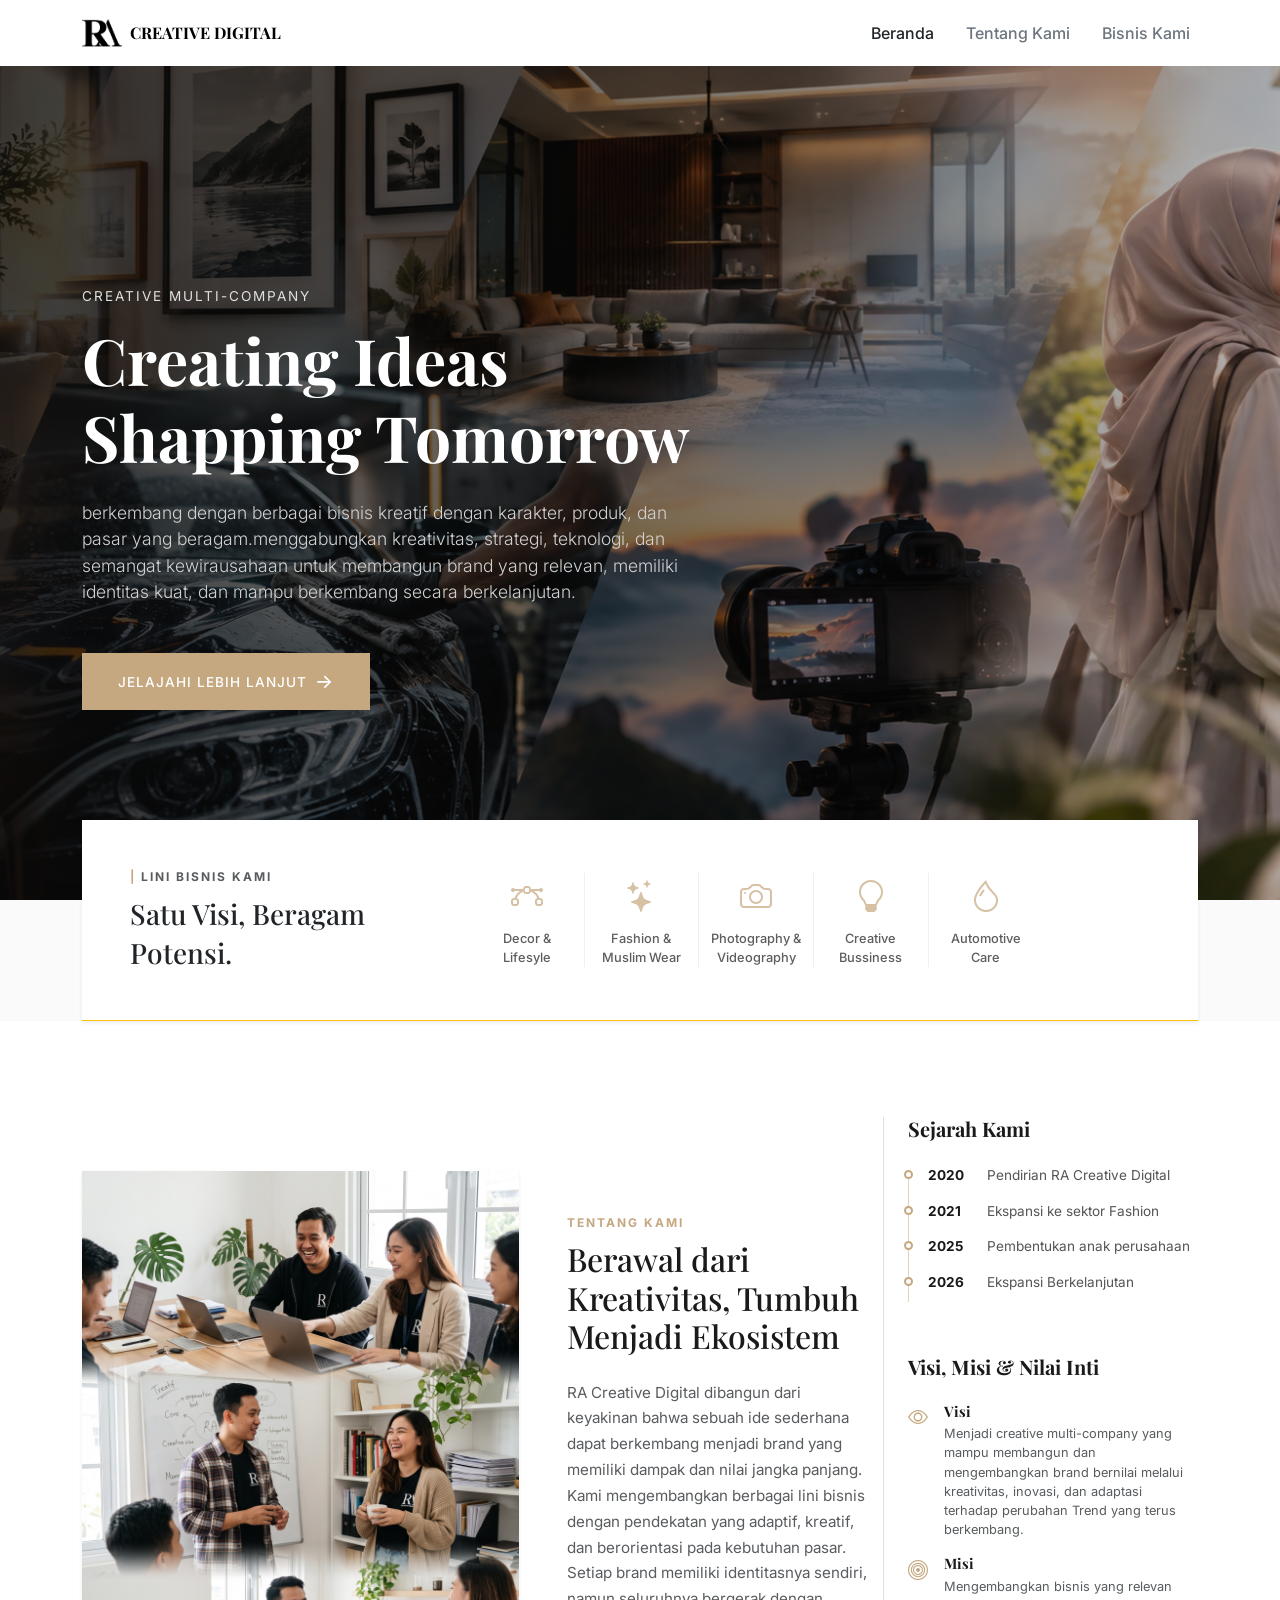
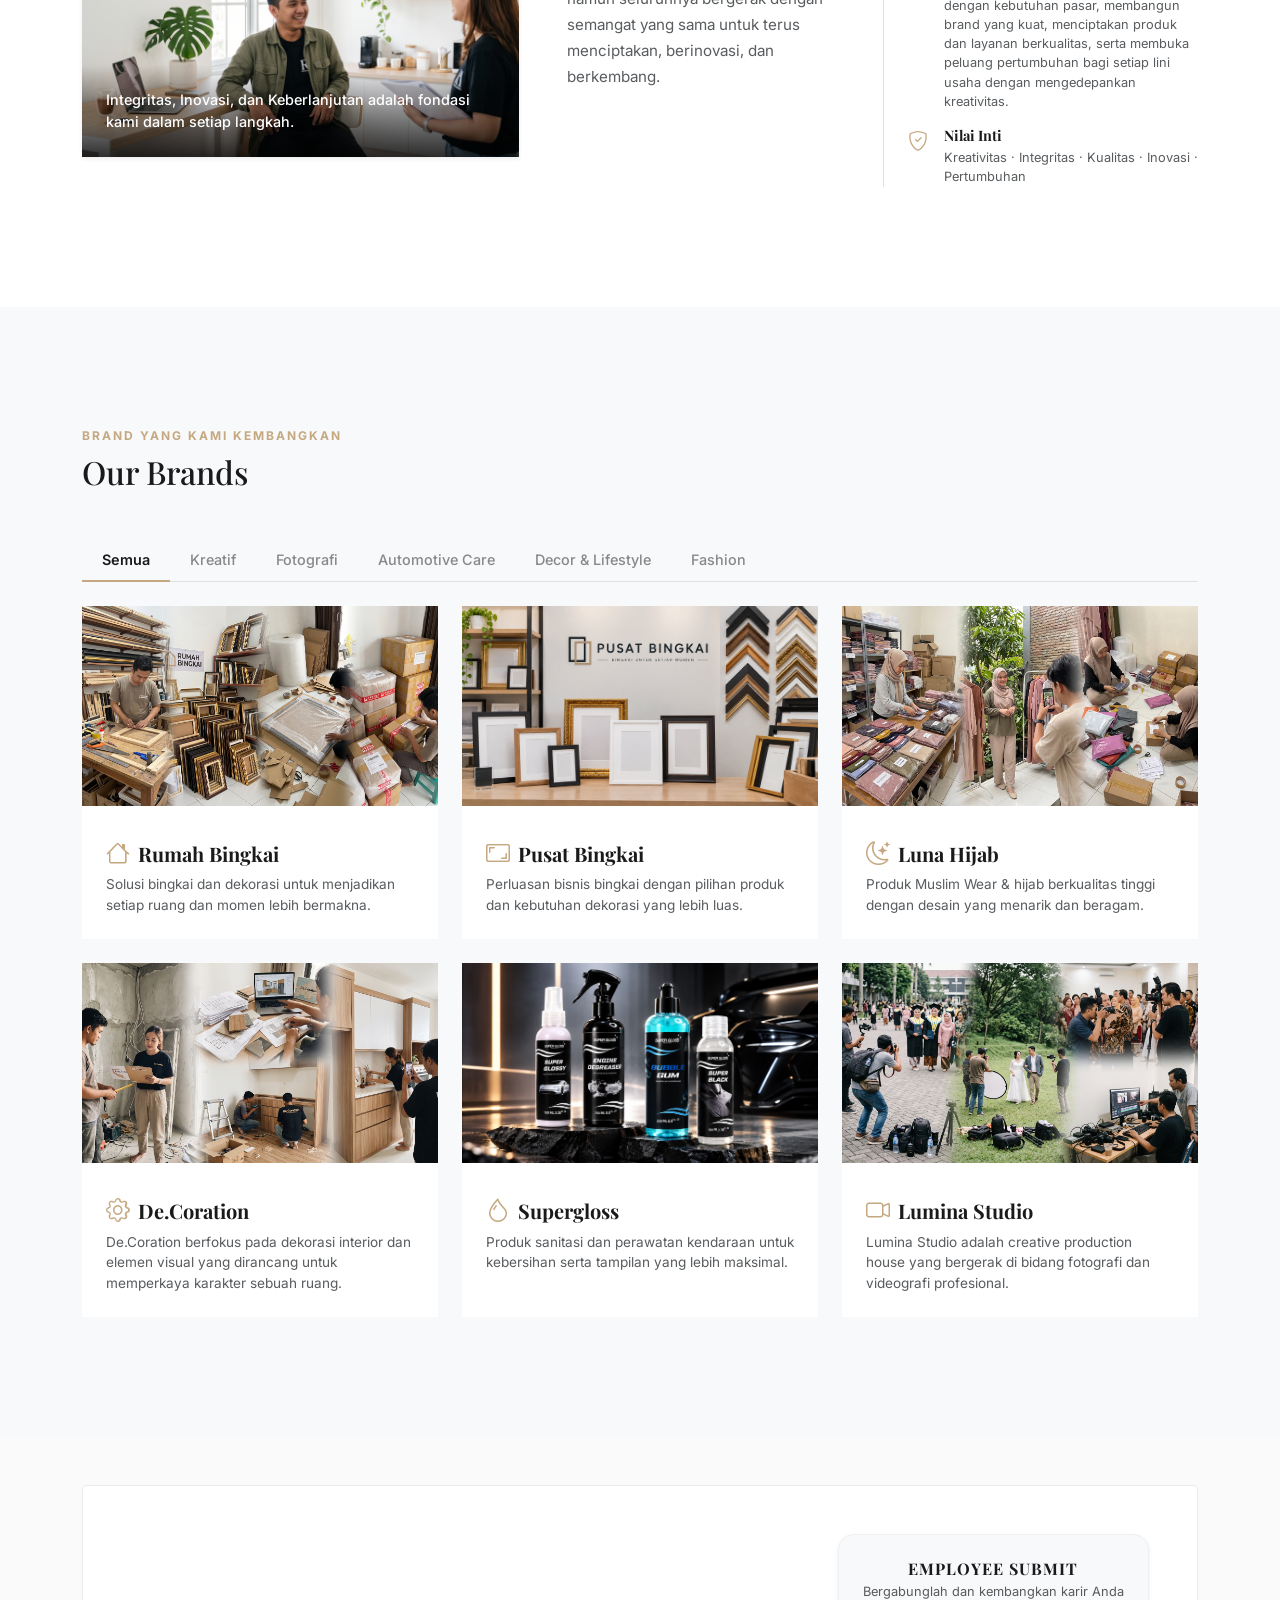
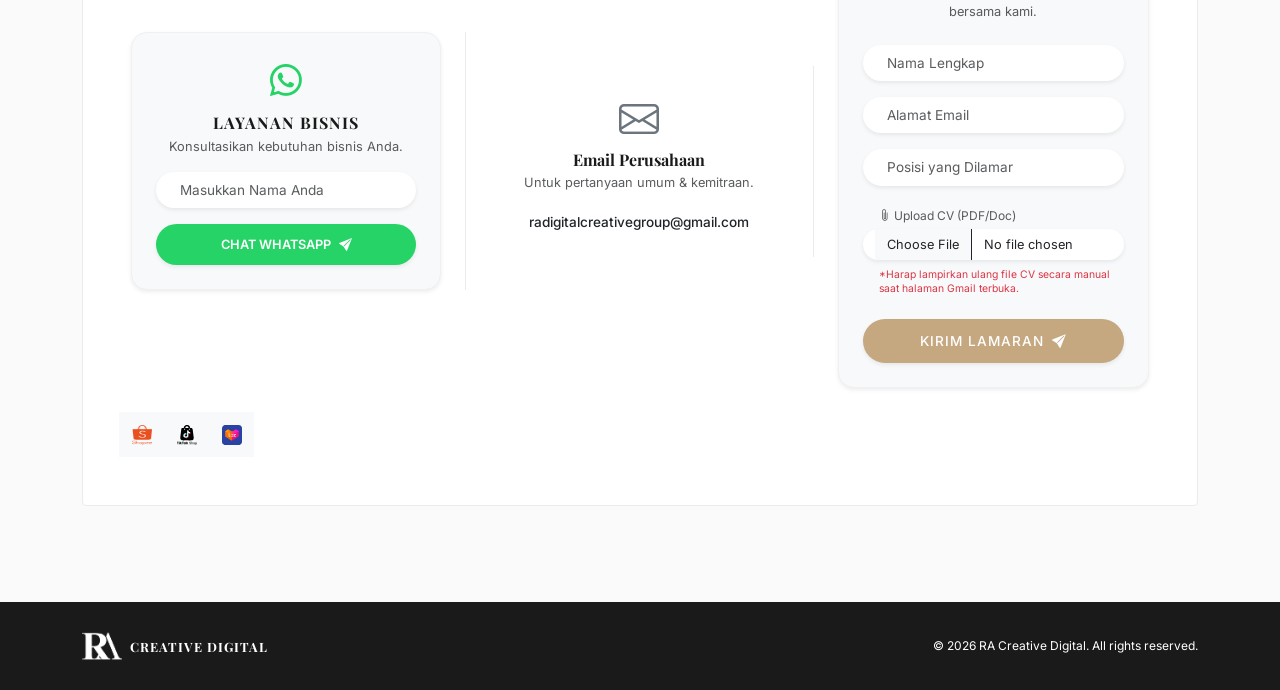
==== commit da7d5796: "ra-co-profile" ====
--- a/index.html
+++ b/index.html
@@ -507,7 +507,7 @@
                 <div class="d-flex align-items-center mb-3 mb-md-0">
                     <img src="assets/image/ralogo-white.png" alt="Logo RA Creative Digital" class="me-2" style="height: 40px; width: auto;"> 
                     <div>
-                        <h6 class="mb-0 text-uppercase fw-bold text-white" style="letter-spacing: 1px; font-size: 0.8rem;">Digital Creative</h6>
+                        <h6 class="mb-0 text-uppercase fw-bold text-white" style="letter-spacing: 1px; font-size: 0.8rem;">Creative Digital</h6>
                     </div>
                 </div>
                 <div class="text-white" style="font-size: 0.75rem;">
@@ -527,4 +527,4 @@
     <!-- Nanti kita akan sambungkan file JS hasil compile dari main.ts di sini -->
      <script src="assets/js/main.js"></script>
 </body>
-</html>+</html>
